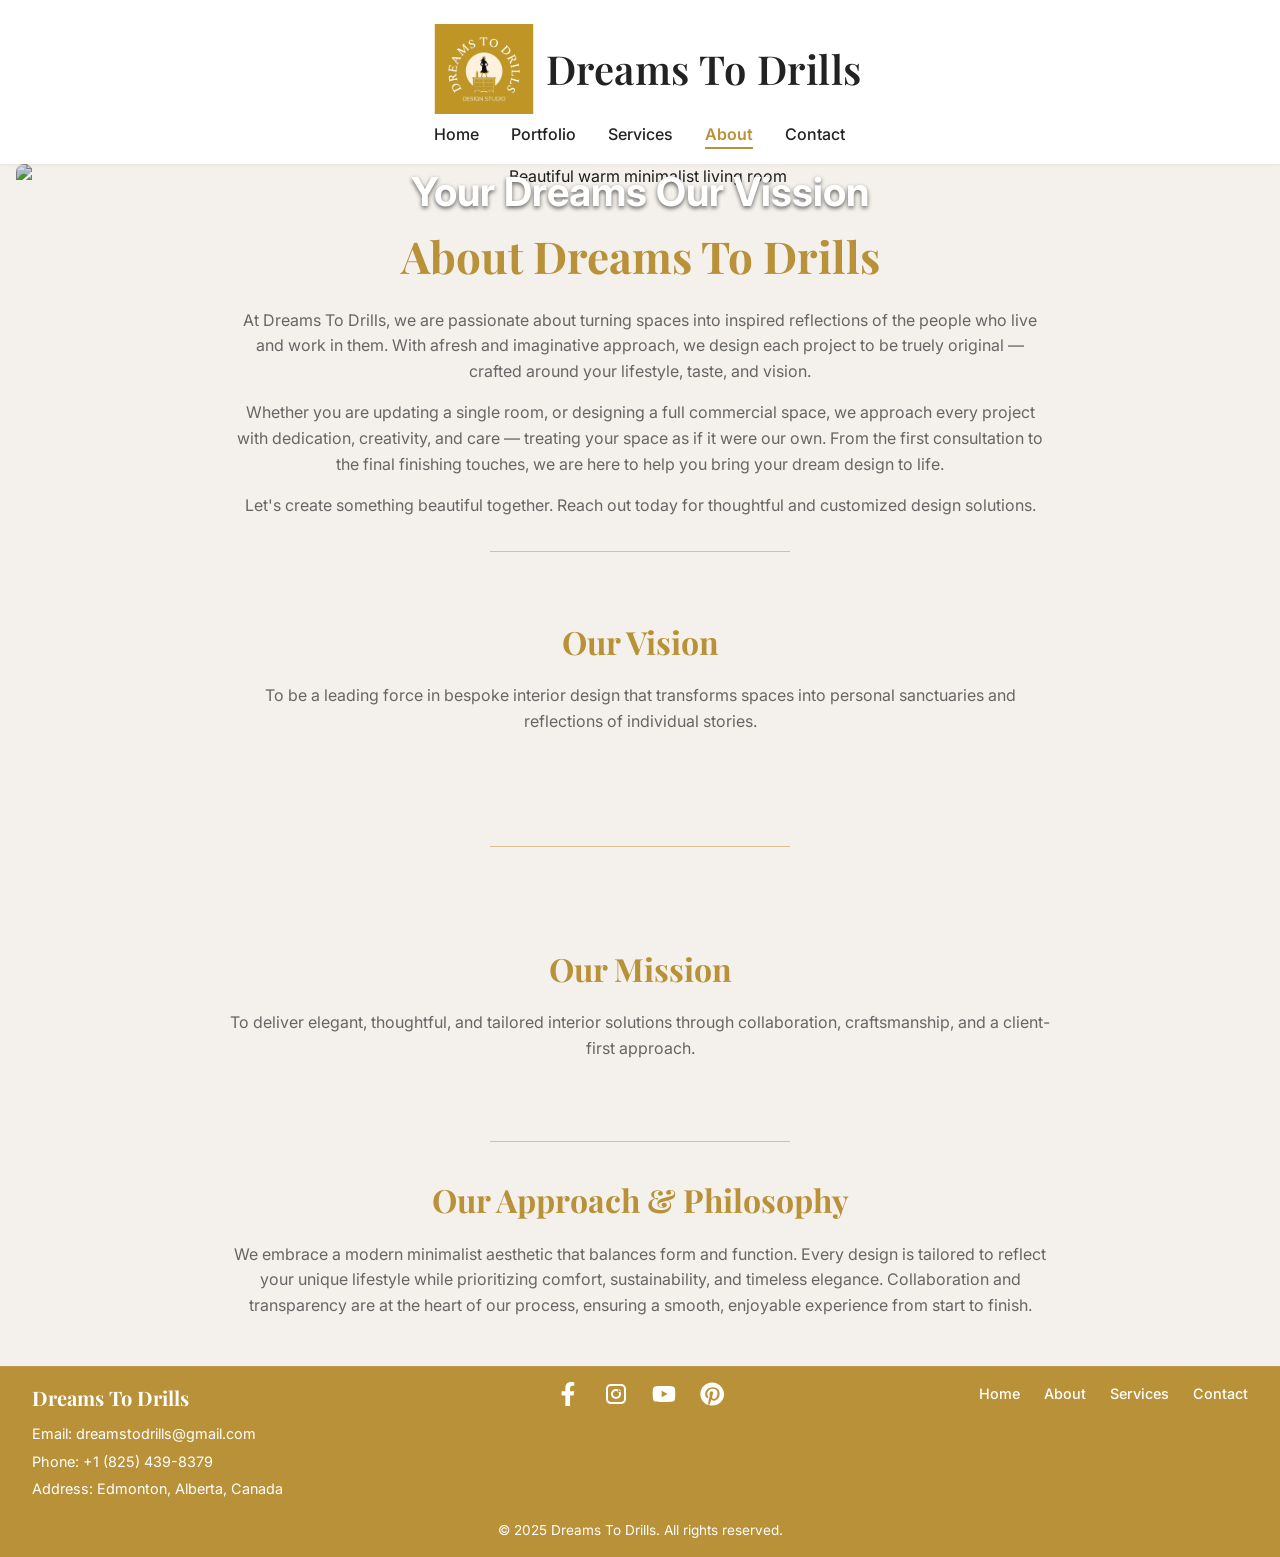
==== about.html @ d9587397 "Add files via upload" ====
<!DOCTYPE html>
<html lang="en">
<head>
  <meta charset="UTF-8" />
  <meta name="viewport" content="width=device-width, initial-scale=1" />
  <title>About Us | Dreams To Drills</title>
  <link rel="stylesheet" href="styles.css" />
  <link href="https://fonts.googleapis.com/css2?family=Inter:wght@300;400;600&family=Playfair+Display:wght@500;700&display=swap" rel="stylesheet" />
</head>
<body>
  <header>
    <div class="nav-container"> 
      <nav class="navbar">
        <a href="index.html" class="logo">
          <img src="assets/images/logo.png" alt="Dreams To Drills logo" class="logo-img"/>
          <span class="logo-text">Dreams To Drills</span>
        </a>
        <ul class="nav-links">
          <li><a href="index.html">Home</a></li>
          <li><a href="portfolio.html">Portfolio</a></li>
          <li><a href="services.html">Services</a></li>
          <li><a href="about.html" class="active">About</a></li>
          <li><a href="contact.html">Contact</a></li>
        </ul>
      </nav>
    </div>
  </header>

  <main class="about-page">
    <section class="hero">
      <div class="container">
        <img src="assets/images/hero-about.jpg" alt="Beautiful warm minimalist living room" class="hero-image" />
      </div>
      <div class="hero-overlay">
        <div class="hero-heading">Your Dreams Our Vission</div>
      </div>
    </section>

    <section class="about-intro">
      <h1>About Dreams To Drills</h1>
      <p>At Dreams To Drills, we are passionate about turning spaces into inspired reflections of the people who live and work in them. With afresh and imaginative approach, we design each project to be truely original — crafted around your lifestyle, taste, and vision.</p>
      <p> Whether you are updating a single room, or designing a full commercial space, we approach every project with dedication, creativity, and care — treating your space as if it were our own. From the first consultation to the final finishing touches, we are here to help you bring your dream design to life.</p>
      <p> Let's create something beautiful together. Reach out today for thoughtful and customized design solutions.</p>
    </section>

    <hr class="section-divider">

    <section class="vision-mission">
      <div class="vision">
        <h2>Our Vision</h2>
        <p>To be a leading force in bespoke interior design that transforms spaces into personal sanctuaries and reflections of individual stories.</p>
      </div>
      <hr class="section-divider">
      <div class="mission">
        <h2>Our Mission</h2>
        <p>To deliver elegant, thoughtful, and tailored interior solutions through collaboration, craftsmanship, and a client-first approach.</p>
      </div>
    </section>

    <hr class="section-divider">

    <section class="approach">
      <h2>Our Approach & Philosophy</h2>
      <p>We embrace a modern minimalist aesthetic that balances form and function. Every design is tailored to reflect your unique lifestyle while prioritizing comfort, sustainability, and timeless elegance. Collaboration and transparency are at the heart of our process, ensuring a smooth, enjoyable experience from start to finish.</p>
    </section>

    <!--
    <section class="team-section">
      <h2>Meet the Founder</h2>
      <div class="team-grid">
        <div class="team-member">
          <img src="assets/images/headshot-placeholder.jpg" alt="Headshot of Sarah Lee, Founder and Lead Designer" />
          <h3>Founder Lady</h3>
          <p class="role">Founder & Lead Designer</p>
          <p>Founder Lady’s passion for design and detail shapes every project with creativity and precision. With over 10 years of experience, she leads the team in delivering personalized, impactful interiors.</p>
        </div>
      </div>
    </section>
    -->
  </main>

  <footer class="site-footer">
    <div class="footer-container">
      <!-- Left: Contact Info -->
      <div class="footer-left">
        <h2>Dreams To Drills</h2>
        <p>Email: <a href="mailto:dreamstodrills@gmail.com" class="footer-link">dreamstodrills@gmail.com</a></p>
        <p>Phone: <a href="tel:+18254398379" class="footer-link">+1 (825) 439-8379</a></p>
        <p>Address: Edmonton, Alberta, Canada</p>
      </div>
      <!-- Center: Social Icons -->
      <div class="footer-center">
        <div class="footer-social">
          <a href="https://facebook.com" target="_blank" aria-label="Facebook">
            <svg viewBox="0 0 320 512" xmlns="http://www.w3.org/2000/svg"><path d="M279.14 288l14.22-92.66h-88.91V129.5c0-25.35 12.42-50.06 52.24-50.06H293V6.26S259.36 0 225.36 0c-73.6 0-121.14 44.38-121.14 124.72V195.3H22.89V288h81.33v224h100.17V288z"/></svg>
          </a>
          <a href="https://instagram.com/dreamstodrills" target="_blank" aria-label="Instagram" rel="noopener noreferrer">
            <!-- Instagram SVG Icon -->
            <svg width="24" height="24" fill="currentColor" viewBox="0 0 24 24" aria-hidden="true">
              <path d="M7 2C4.243 2 2 4.243 2 7v10c0 2.757 2.243 5 5 5h10c2.757 0 5-2.243 5-5V7c0-2.757-2.243-5-5-5H7zm0 2h10a3 3 0 013 3v10a3 3 0 01-3 3H7a3 3 0 01-3-3V7a3 3 0 013-3zm5 3a5 5 0 100 10 5 5 0 000-10zm0 2a3 3 0 110 6 3 3 0 010-6zm4.5-.25a1.25 1.25 0 11-2.5 0 1.25 1.25 0 012.5 0z"/>
            </svg>
           <!--
          <a href="https://twitter.com" target="_blank" aria-label="Twitter">
            <svg viewBox="0 0 512 512" xmlns="http://www.w3.org/2000/svg"><path d="M459.4 151.7c.3 4.1.3 8.2.3 12.3 0 125.5-95.5 270.1-270.1 270.1-53.6 0-103.5-15.7-145.5-42.5 7.5.9 15.1 1.2 22.9 1.2 44.4 0 85.2-15.1 117.5-40.8-41.6-.9-76.5-28.1-88.5-65.6 5.8.9 11.6 1.5 17.5 1.5 8.4 0 16.5-1.2 24.3-3.3-43.6-8.7-76.5-47.1-76.5-93.4v-1.2c12.9 7.2 27.7 11.6 43.6 12.3-25.8-17.2-42.6-46.4-42.6-79.7 0-17.5 4.7-33.8 12.9-47.8 47.1 57.5 117.5 95.2 196.3 99.2-1.5-7.2-2.1-14.7-2.1-22.2 0-54 43.6-97.6 97.6-97.6 28.1 0 53.6 11.9 71.5 31.2 22.3-4.4 43.3-12.6 62.1-23.9-7.2 22.6-22.6 41.6-42.6 53.6z"/></svg>
          </a>
          -->
          <a href="https://youtube.com" target="_blank" aria-label="YouTube">
            <svg viewBox="0 0 576 512" xmlns="http://www.w3.org/2000/svg"><path d="M549.7 124.1c-6.3-23.7-24.9-42.3-48.6-48.6C458.7 64 288 64 288 64s-170.7 0-213.1 11.4c-23.7 6.3-42.3 24.9-48.6 48.6C16.9 166.5 16.9 256 16.9 256s0 89.5 10.4 131.9c6.3 23.7 24.9 42.3 48.6 48.6C117.3 448 288 448 288 448s170.7 0 213.1-11.4c23.7-6.3 42.3-24.9 48.6-48.6C559.1 345.5 559.1 256 559.1 256s0-89.5-9.4-131.9zM232 334.1V177.9l142.2 78.1L232 334.1z"/></svg>
          </a>
          <a href="https://pinterest.com" target="_blank" aria-label="Pinterest">
            <svg viewBox="0 0 496 512" xmlns="http://www.w3.org/2000/svg"><path d="M248 8C111 8 0 119 0 256c0 110.3 71.3 203.9 170.8 236.8-2.3-20.1-4.3-51.1.9-73.1 4.7-19.7 30.2-125.4 30.2-125.4s-7.6-15.2-7.6-37.6c0-35.2 20.4-61.5 45.8-61.5 21.6 0 32 16.2 32 35.6 0 21.7-13.9 54.2-21.1 84.3-6 25.3 12.8 45.8 37.9 45.8 45.4 0 76-58.3 76-127.2 0-52.5-35.4-91.8-99.6-91.8-72.6 0-118.2 54.3-118.2 114.7 0 20.8 6.1 35.5 15.7 46.9 4.4 5.2 5 7.3 3.4 13.2-1.1 4.3-3.6 14.7-4.7 18.8-1.5 5.8-6.2 7.9-11.4 5.8-31.9-13-46.7-47.9-46.7-87.3 0-64.7 54.5-142.4 162.6-142.4 86.8 0 144.1 62.8 144.1 130.1 0 89.2-49.5 155.8-122.2 155.8-24.4 0-47.4-13.2-55.3-28.4l-15.1 57.5c-5.5 20.8-20.4 46.9-30.4 62.9 22.8 7.1 47 10.9 72 10.9 137 0 248-111 248-248C496 119 385 8 248 8z"/></svg>
          </a>
        </div>
      </div>
      <!-- Right: Navigation Links -->
      <div class="footer-right">
        <nav class="footer-nav">
          <a href="index.html">Home</a>
          <a href="about.html">About</a>
          <a href="services.html">Services</a>
          <a href="contact.html">Contact</a>
        </nav>
      </div>
    </div>
    <!-- Bottom Copyright -->
    <div class="footer-bottom">
      &copy; 2025 Dreams To Drills. All rights reserved.
    </div>
  </footer>
</body>
</html>
---- styles.css ----
/* styles.css */
@import url('https://fonts.googleapis.com/css2?family=Inter:wght@300;400;600&family=Playfair+Display:wght@500;700&display=swap');

:root {
  --color-bg: #f4f1ec;
  --color-bg-light: #fff;
  --color-bg-dark: #d6cec2;
  --color-text: #222222;
  --color-accent: #c1b49a;
  --color-accent-dark: #a99676;
  --color-muted: #666666;
  --color-primary: #B89138;
  --color-primary-hover: #a07e2f;
  --font-heading: 'Playfair Display', serif;
  --font-body: 'Inter', sans-serif;
}

* {
  box-sizing: border-box;
}

body {
  margin: 0;
  padding: 0;
  font-family: var(--font-body);
  background-color: var(--color-bg);
  color: var(--color-text);
  line-height: 1.6;
  -webkit-font-smoothing: antialiased;
  -moz-osx-font-smoothing: grayscale;
}

.container {
  max-width: 1300px;
  margin: 0 auto;
  padding: 0 1rem;
}

/* Header and Navigation */
.site-header,
header,
footer {
  background: var(--color-bg-light);
  padding: 1rem 0;
  box-shadow: 0 1px 4px rgba(0,0,0,0.05);
  position: sticky;
  top: 0;
  z-index: 100;
}

.header-container,
.nav-container {
  display: flex;
  align-items: center;
  justify-content: center;
  padding: 0.5rem 0rem 0rem 0rem; /* top-bottom 1rem, left-right 2rem */
}

.main-nav {
  display: flex;
  gap: 1.5rem; /* adjust spacing between links */
}

.main-nav a {
  text-decoration: none;
  color: var(--color-muted); /* or your preferred color */
  font-weight: 500;
}

.main-nav a:hover {
  color: var(--color-primary);
}

.logo {
  display: flex;
  align-items: center;
  gap: 0.75rem;
  font-family: var(--font-heading);
  font-weight: 700;
  font-size: 1.5rem;
  color: var(--color-text);
  text-decoration: none;
  padding-left: 1rem;
}

.logo-img {
  height: 90px;
  width: auto;
  object-fit: contain;
}

.logo-text {
  font-size: 2.5rem;         /* Increase as desired */
  /*font-family: 'DM Serif Display', serif;*/
  /*font-family: 'Quicksand', sans-serif;*/
  /*font-family: 'Cormorant Garamond', serif;*/
  /*font-familyt: 'Lora', serif; */
  font-family: var(--font-heading);
  font-weight: 600;
  color: var(--color-text);
  letter-spacing: 0.5px;
}

.nav-list,
.nav-menu,
.nav-links {
  list-style: none;
  display: flex;
  color: var(--color-primary);
  gap: 2rem;
  margin: 0;
  padding: 0.5rem 1rem 0 1rem;
}

.nav-list a,
.nav-menu a,
.nav-links a,
.footer-nav a {
  color: var(--color-text);
  text-decoration: none;
  font-weight: 500;
  transition: color 0.3s ease;
}

.nav-list a:hover,
.nav-menu a:hover,
.nav-links a:hover,
.footer-nav a:hover {
  color: var(--color-primary-hover);
}

.nav-list a.active,
.nav-menu a.active,
.nav-links a.active {
  font-weight: 600;
  color: var(--color-primary);
  border-bottom: 2px solid var(--color-primary);
  padding-bottom: 0.2rem;
}

/* Hero Section for Index Page */
.hero-slider {
  position: relative;
  width: 100%;
  height: 600px;
  overflow: hidden;
  background-color: transparent;
  justify-content: center;
  display: flex;
}

.hero-slider-container {
  max-width: 1300px;
  width: 100%;
  margin: 0 auto;
  position: relative;
  height: 100%; /* Ensure full height inside hero */
  overflow: hidden;
}

.slides {
  position: relative;
  height: 100%;  /*600px*/
  width: 100%;
}

.slide {
  opacity: 0;
  transform: translateX(0);
  position: absolute;
  top: 0;
  left: 0;
  transition: opacity 0.8s ease, transform 0.8s ease;
  width: 100%;
  height: 100%;
  z-index: 0;
}

.slide img {
  width: 100%;
  height: 100%;
  object-fit: cover;     /* Makes image fully fill the slide, cropping as needed */
  display: block;
}

.slide.active {
  opacity: 1;
  z-index: 1;
}

.slide-left {
  transform: translateX(100%);
  animation: slideFromRight 0.8s forwards;
}

.slide-right {
  transform: translateX(-100%);
  animation: slideFromLeft 0.8s forwards;
}

@keyframes slideFromRight {
  from {
    transform: translateX(100%);
    opacity: 0;
  }
  to {
    transform: translateX(0%);
    opacity: 1;
  }
}

@keyframes slideFromLeft {
  from {
    transform: translateX(-100%);
    opacity: 0;
  }
  to {
    transform: translateX(0%);
    opacity: 1;
  }
}

.dots {
  position: absolute;
  bottom: 20px;
  left: 50%;
  transform: translateX(-50%);
  display: flex;
  gap: 10px;
  text-align: center;
  margin-top: 1rem;
  z-index: 5;
  display: flex;
}

.dot {
  height: 12px;
  width: 12px;
  background-color: #ffffffaa;
  border-radius: 50%;
  cursor: pointer;
  opacity: 1;
  transition: opacity 0.3s ease;
  display: inline-block;
  cursor: pointer;
}

.dot.active {
  opacity: 1;
  background-color: var(--color-primary);
}

/* Hero Section For Other Pages */
.hero {
  position: relative;
  text-align: center;
  /*background-color: var(--color-bg-light);*/
  background-color: transparent;
  padding: 0; /*3rem 1rem 5rem;*/
  width: 100%;
  height: auto;
  overflow: hidden;
  margin-top: 0;
}

.hero-image {
  width: 100%;
  height: auto;
  max-height: 600px;
  object-fit: cover;
  filter: brightness(0.85);
  border-radius: 8px;
  margin-bottom: 2rem;
  margin-top: 0;
  display: block;  /* Removes bottom white space under images */
}

.hero-overlay {
  position: absolute;
  top: 50%;
  left: 50%;
  transform: translate(-50%, -50%);
  text-align: center;
  color: white;
  text-align: center;
  text-shadow: 0 2px 4px rgba(0, 0, 0, 0.6); /* adds readability */
  z-index: 2;
  padding: 1rem;
  width: 100%;
}

.hero-heading {  /*For hero image overlay*/
  font-size: 2.5rem;
  font-weight: bold;
  color: white !important;
}

.hero-text {
  max-width: none;
  margin: 0 auto;
  white-space: normal;
}

.hero-title {
  font-family: var(--font-heading);
  font-weight: 700;
  font-size: 4.5rem;
  margin-bottom: 0.5rem;
  color: var(--color-text);
}

.hero-subtitle {
  font-family: 'Dancing Script', cursive; /*UnifrakturCook,  var(--font-heading);*/
  font-weight: 600;
  font-size: 2rem;
  margin-bottom: 1rem;
  color: var(--color-primary);
  letter-spacing: 0.5px;
}

.hero-description {
  font-size: 1.125rem;
  margin-bottom: 2rem;
  color: var(--color-muted);
}

.cta-button {
  background-color: var(--color-primary);
  color: white;
  font-weight: 600;
  padding: 0.75rem 2rem;
  font-size: 1rem;
  border: none;
  border-radius: 4px;
  cursor: pointer;
  text-decoration: none;
  display: inline-block;
  transition: background-color 0.3s ease;
}

.cta-button:hover,
.cta-button:focus {
  background-color: var(--color-primary-hover);
  outline: none;
}

/* Secondary CTA */
.cta-button.secondary,
.cta-button.light {
  background-color: transparent;
  border: 2px solid var(--color-primary);
  color: var(--color-primary);
}

.cta-button.secondary:hover,
.cta-button.light:hover {
  background-color: var(--color-accent);
  color: white;
}

/* Sections */
.section-light {
  background-color: var(--color-bg-light);
  padding: 3rem 1rem;
  margin-bottom: 2rem;
  border-radius: 8px;
}

.section-neutral {
  background-color: var(--color-bg);
  padding: 3rem 1rem;
  margin-bottom: 2rem;
  border-radius: 8px;
}

.section-accent {
  background-color: var(--color-accent);
  color: white;
  padding: 3rem 1rem;
  margin-bottom: 2rem;
  border-radius: 8px;
}

h1, h2, h3 {
  font-family: var(--font-heading);
  margin-top: 0;
  margin-bottom: 1rem;
}

h1 {
  font-size: 2.75rem;
}

h2 {
  font-size: 2rem;
  color: var(--color-text);
}

h3 {
  font-size: 1.25rem;
  color: var(--color-text);
}

/* Promise List */
.promise-list {
  list-style-type: none;
  padding-left: 0;
}

.promise-list li {
  font-weight: 500;
  margin-bottom: 0.75rem;
}

.our-promise {
  margin-top: 3rem;
  text-align: center;
}

.promise-tabs {
  display: flex;
  flex-wrap: wrap;
  justify-content: center;
  gap: 1rem;
  margin-top: 1.5rem;
}

/* Promise Tab */
.promise-tab {
  background-color: var(--color-bg-light); /* #fdf7e3; /* soft gold background or use white for subtlety */
  border: 2px solid #b89138; /* match your brand gold */
  padding: 1rem 1.25rem;
  border-radius: 1.5rem;
  max-width: 300px;
  font-weight: 500;
  font-size: 0.95rem;
  color: #333;
  transition: all 0.3s ease;
  cursor: default;
}

.promise-tab:hover {
  background-color: #b89138;
  color: white;
  transform: translateY(-3px);
}

/* Project Grid */
.project-grid,
.portfolio-gallery {
  display: grid;
  grid-template-columns: repeat(auto-fit, minmax(280px, 1fr));
  gap: 1.5rem;
}

.project-item,
.portfolio-item {
  background-color: var(--color-bg-light);
  border-radius: 8px;
  overflow: hidden;
  box-shadow: 0 2px 6px rgba(0,0,0,0.05);
  transition: box-shadow 0.3s ease;
}

.project-item:hover,
.portfolio-item:hover {
  box-shadow: 0 5px 15px rgba(0,0,0,0.1);
}

.project-item img,
.portfolio-item img {
  width: 100%;
  height: 180px;
  object-fit: cover;
  display: block;
}

.project-item h3,
.portfolio-item h3 {
  font-size: 1.25rem;
  margin: 0.75rem 1rem 0.25rem;
}

.project-item p,
.portfolio-item p {
  font-size: 1rem;
  color: var(--color-muted);
  margin: 0 1rem 1rem;
}

/* Services with images */
.services-section {
  display: flex;
  flex-direction: column;
  gap: 0;
  padding: 2rem 0;
  margin: 0;
}

.service-box {
  display: flex;
  flex-wrap: wrap;
  align-items: center;
  justify-content: space-between;
  width: 100%;
  background-color: var(--color-bg-dark);
  color:white !important;
  margin: 0; /* <-- Remove vertical spacing */
}

.service-box.reverse {
  flex-direction: row-reverse;
  margin:0;
  background-color: var(--color-bg-light)
}

.service-box h2,
.service-box p {
  color: white; /* Ensure all text is white */
  margin: 0;
}


.service-image {
  flex: 1 1 50%;
  min-width: 300px;
}

.service-image img {
  width: 100%;
  height: auto;
  object-fit: cover;
  border-radius: 12px;
}

.service-text {
  flex: 1 1 50%;
  padding: 2rem;
  text-align: left;
}

.service-text h2 {
  font-size: 2rem;
  margin-bottom: 1rem;
  color: var(--color-primary); /* your brand color */
  font-family: var(--font-heading);
}

.service-text p {
  font-size: 1.1rem;
  color: var(--color-muted);
  line-height: 1.6;
  max-width: 600px;
}

/* Responsive handling */
@media screen and (max-width: 768px) {
  .service-box,
  .service-box.reverse {
    flex-direction: column;
  }

  .service-text {
    padding: 1.5rem 1rem;
    text-align: center;
  }
}




/* Services preview */
.services-flex {
  display: flex;
  gap: 1.5rem;
  flex-wrap: wrap;
  justify-content: space-between;
}

.service-block {
  background: var(--color-bg-light);
  border-radius: 8px;
  padding: 1.5rem;
  flex: 1 1 280px;
  box-shadow: 0 2px 8px rgba(0,0,0,0.05);
  transition: box-shadow 0.3s ease;
}

.service-block:hover {
  box-shadow: 0 5px 15px rgba(0,0,0,0.1);
}

.service-block h3 {
  margin-top: 0;
  margin-bottom: 0.75rem;
}

/* A La Carte Services */
.accordion {
  margin-top: 1rem;
  width: 100%;
}

.accordion-item {
  margin-bottom: 1rem;
  border-bottom: 1px solid #ccc;
  transition: all 0.3s ease;
  overflow: hidden;
}

.accordion-header {
  background: transparent;
  border: none;
  width: 100%;
  text-align: left;
  padding: 1rem 0;
  font-size: 1.2rem;
  font-weight: 600;
  display: flex;
  justify-content: space-between;
  cursor: pointer;
  align-items: center;
}

.accordion-header .icon {
  font-size: 1.5rem;
  width: 1.5rem;
  height: 1.5rem;
  text-align: center;
  transition: opacity 0.3s ease, transform 0.3s ease;
}

.icon-plus {
  opacity: 1;
}

.icon-minus {
  opacity: 1;
  transform: scale(1.2);
}

.accordion-content {
  max-height: 0;
  overflow: hidden;
  transition: max-height 0.4s ease;
}

/* Expands content when open */
.accordion-item.open .accordion-content {
  max-height: 500px; /* adjust based on content */
}

/* How It Works */
.how-it-works {
  margin-bottom: 2rem;
}

.how-it-works ol {
  padding-left: 1.25rem;
}

.how-it-works li {
  margin-bottom: 0.75rem;
  font-weight: 500;
}

/* Contact Form */
.contact-section {
  display: flex;
  flex-wrap: wrap;
  gap: 3rem;
  padding: 2rem 0;
  max-width: 900px;
  margin: 0 auto;
}

.contact-info {
  flex: 1 1 280px;
  min-width: 280px;
}

.contact-info h2 {
  margin-top: 0;
}

.contact-info p,
.contact-info a {
  font-size: 1rem;
  color: var(--color-text);
  line-height: 1.5;
  text-decoration: none;
}

.contact-info a:hover,
.contact-info a:focus {
  color: var(--color-accent);
}

.contact-form {
  flex: 1 1 400px;
  min-width: 280px;
  display: flex;
  flex-direction: column;
}

.contact-form label {
  font-weight: 600;
  margin-bottom: 0.25rem;
  margin-top: 1rem;
  display: block;
}

.contact-form input,
.contact-form textarea {
  padding: 0.75rem;
  border: 1px solid #ccc;
  border-radius: 4px;
  font-family: var(--font-body);
  font-size: 1rem;
  width: 100%;
  box-sizing: border-box;
}

.contact-form textarea {
  resize: vertical;
}

.contact-form button {
  margin-top: 1.5rem;
  background-color: var(--color-primary);
  border: none;
  padding: 0.85rem 1.75rem;
  color: white;
  font-weight: 700;
  font-size: 1rem;
  border-radius: 4px;
  cursor: pointer;
  transition: background-color 0.3s ease;
}

.contact-form button:hover,
.contact-form button:focus {
  background-color: var(--color-primary-hover);
  outline: none;
}

#form-status {
  font-weight: bold;
  color: var(--color-primary);             /* eye-catching positive color */
  font-size: 1.2em;         /* slightly larger text */
  margin-top: 1em;          /* spacing from form */
  text-align: center;       /* center the message */
}


/* About Page Styling */
.about-page {
  /*padding: 4rem 1rem;*/
  /*max-width: 1300px;*/
  margin: 0 auto;
  font-family: var(--font-body);
  color: var(--color-text);
  background-color: transparent;
}

.section-divider {
  border: none;
  height: 1px;
  width: 300px; /* adjust width for shorter or longer divider */
  background-color: var(--color-primary); /* your brand color */
  margin: 2rem auto; /* centers it and adds spacing */
  opacity: 0.5;
}

/* Company Story & Philosophy Sections */
.about-intro,
.approach,
.vision-mission,
.team-section {
  margin-bottom: 2rem;
  text-align: center;
}

.about-page h1,
.about-page h2 {
  font-family: var(--font-heading);
  margin-bottom: 1rem;
  color: var(--color-primary);
  margin-bottom: 1rem;
}

.about-page p {
  max-width: 820px;
  margin: 0 auto 1rem;
  font-size: 1rem;
  line-height: 1.6;
  color: var(--color-muted);
}

.vision-mission {
  display: flex;
  flex-direction: column;
  gap: 2rem;
}

.vision-mission > div {
  background: #fff;
  padding: 2rem;
  border-radius: 12px;
  /*box-shadow: 0 4px 12px rgba(0,0,0,0.05); */
  text-align: center;
  background-color: transparent;
}

.team-section .team-grid {
  display: grid;
  grid-template-columns: repeat(auto-fit, minmax(280px, 1fr));
  gap: 2.5rem;
  margin-top: 2rem;
}

.team-member {
  background: var(--color-bg-light);
  padding: 2rem;
  border-radius: 0px;
  text-align: center;
  box-shadow: 0 6px 20px rgba(0, 0, 0, 0.06);
  transition: transform 0.3s ease;
  background-color: transparent;
}

.team-member:hover {
  transform: translateY(-5px);
}

.team-member img {
  width: 300px;
  height: 300px;
  border-radius: 100%;
  object-fit: cover;
  margin-bottom: 1rem;
  border: 3px solid var(--color-primary);
}

.team-member h3 {
  font-size: 1.1rem;
  margin: 0.5rem 0 0.25rem;
  font-family: var(--font-heading);
  color: var(--color-text);
}

.team-member .role {
  font-style: italic;
  font-size: 0.9rem;
  color: var(--color-muted);
  margin-bottom: 0.5rem;
}

/* Responsive */
@media (max-width: 700px) {
  .team-grid {
    flex-direction: column;
    align-items: center;
  }
}

/* Footer */
/* Footer Container */
.site-footer {
  background: var(--color-primary);
  padding: 1rem 2rem;
  color: white;
  font-size: 0.9rem;
  margin-top: 3rem;
  box-shadow: inset 0 1px 0 rgba(255, 255, 255, 0.1);
  display: flex;
  flex-direction: column;
  align-items: center;
}

/* Top part with 3 columns */
.footer-container {
  width: 100%;
  max-width: 1300px;
  display: flex;
  justify-content: space-between;
  flex-wrap: wrap;
  align-items: flex-start; /* Aligns content to top */
  gap: 2rem;
}

/* Left section (contact info) */
.footer-left {
  flex: 1;
  min-width: 250px;
}

.footer-left h2 {
  margin: 0 0 0.5rem 0;
  font-size: 1.25rem;
  font-family: var(--font-heading);
  color: white;
}

.footer-left p {
  margin: 0.25rem 0;
  color: white;
}

.footer-link {
  color: white;
  text-decoration: none;
}

.footer-link:hover {
  text-decoration: none;
  color: white;
}

/* Center section (social icons) */
.footer-center {
  flex: 1;
  min-width: 250px;
  display: flex;
  flex-direction: column;
  align-items: center;
}

.footer-social {
  display: flex;
  gap: 1.5rem;
  justify-content: center;
  align-items: center;
  margin-bottom: 1rem;
}

.footer-social a {
  color: white;
  font-size: 1.2rem;
  transition: color 0.3s ease;
}

.footer-social a:hover,
.footer-social a:focus {
  color: var(--color-accent-dark); /* Adjust to your brand accent color */
}

.footer-social svg {
  width: 24px;
  height: 24px;
  fill: currentColor;
}

/* Right section (navigation links) */
.footer-right {
  flex: 1;
  min-width: 250px;
  display: flex;
  flex-direction: column;
  align-items: flex-end;
}

/*
.footer-nav {
  display: flex;
  flex-direction: column;
  gap: 0.5rem;
  align-items: flex-end;
}
*/

.footer-nav {
  display: flex;           /* Make nav links appear in a row */
  gap: 1.5rem;             /* Space between each link */
  flex-wrap: nowrap;       /* Prevent wrapping to next line */
  align-items: center;     /* Vertically center links */
  color: white;            /* Keep links white */
  text-align: left;        /* Align text left */
}

.footer-nav a {
  color: white;
  text-decoration: none;
  font-weight: 500;
  transition: color 0.3s ease;
  display: inline-block;   /* Inline for horizontal alignment */
}

.footer-nav a:hover,
.footer-nav a:focus {  /* For horizontal alignment */
  color: #fff0c2;
  outline: none;
}

/* Bottom copyright line */
.footer-bottom {
  text-align: center;
  margin-top: 1rem;
  font-size: 0.85rem;
  color: white;
}

/* Responsive */
@media (max-width: 768px) {
  .nav-list,
  .nav-menu,
  .nav-links {
    flex-direction: column;
    gap: 1rem;
  }

  .services-flex {
    flex-direction: column;
  }

  .a-la-carte {
    columns: 1;
  }

  .contact-section {
    flex-direction: column;
  }

  .hero-image {
    height: 250px;
  }

  .hero-title {
    font-size: 2.25rem;
  }

  .hero-subtitle {
    font-size: 1.25rem;
  }

  h1 {
    font-size: 2rem;
  }

  h2 {
    font-size: 1.5rem;
  }
}
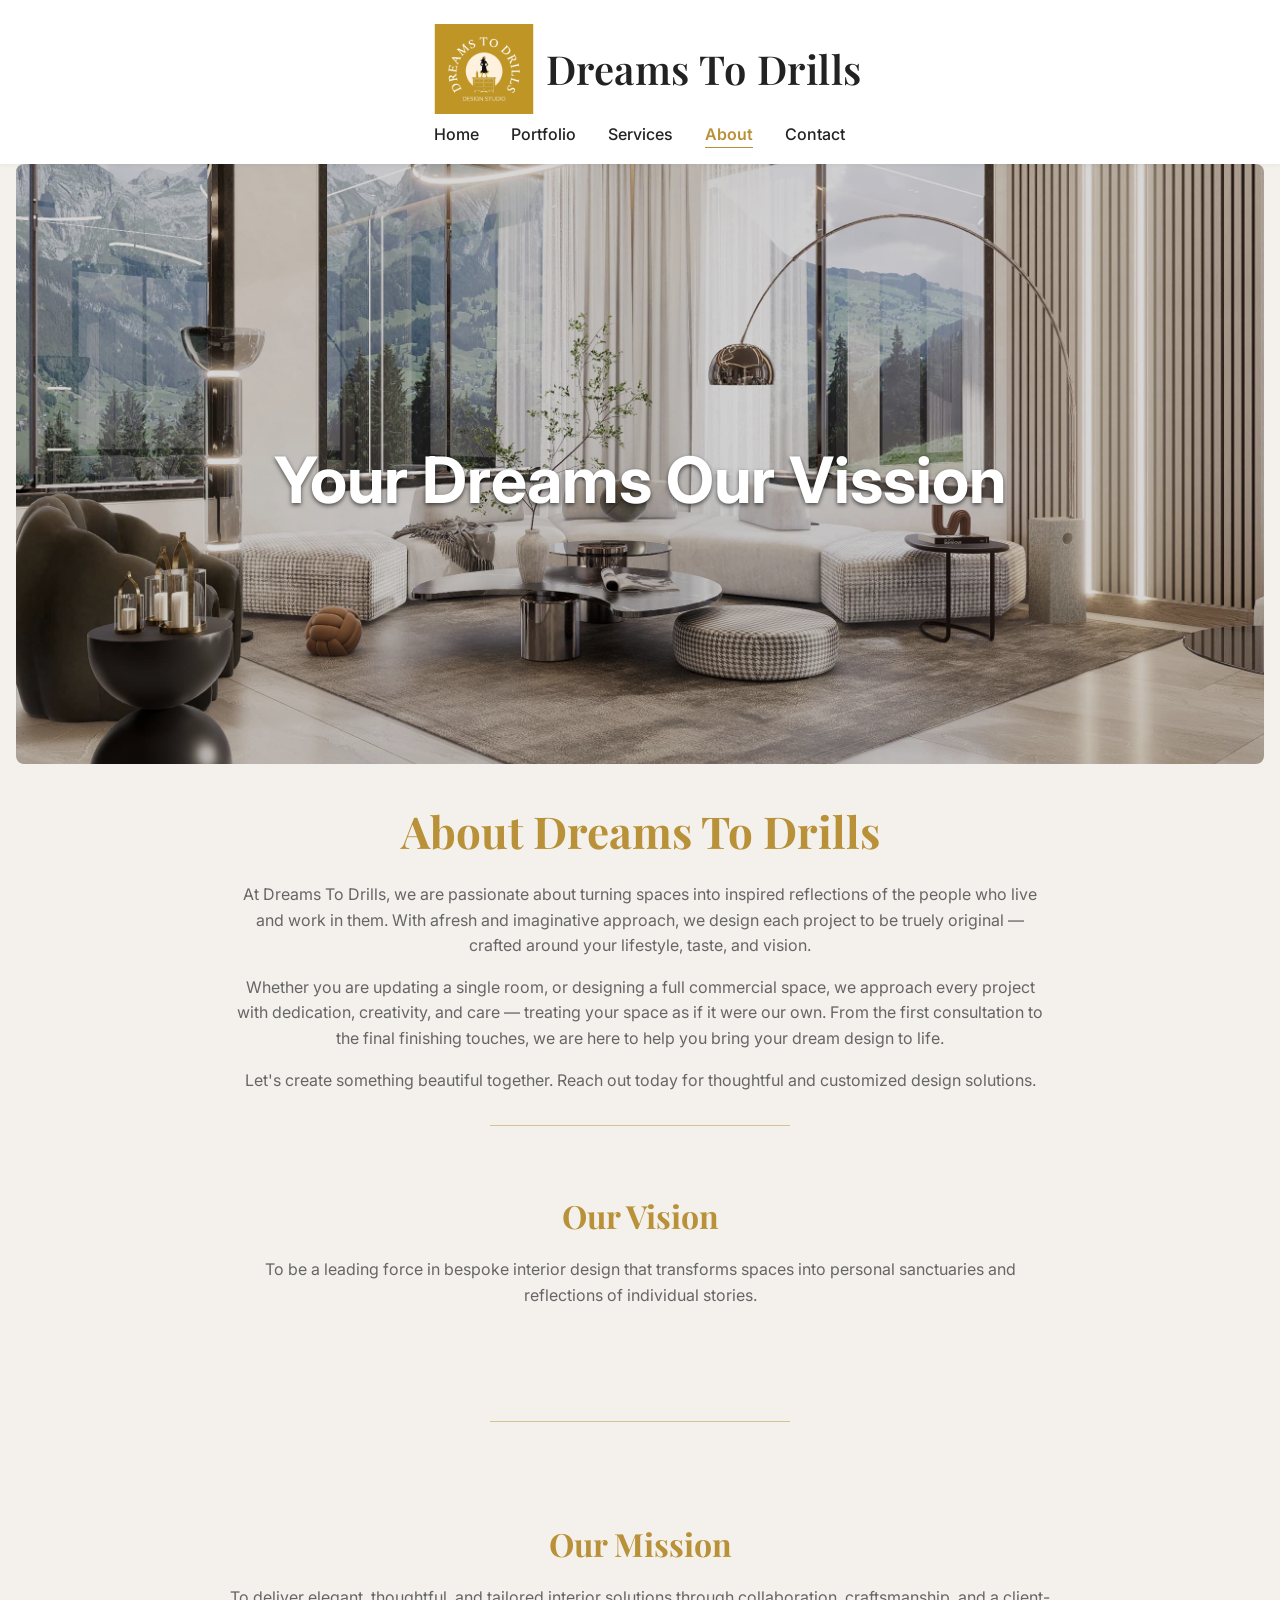
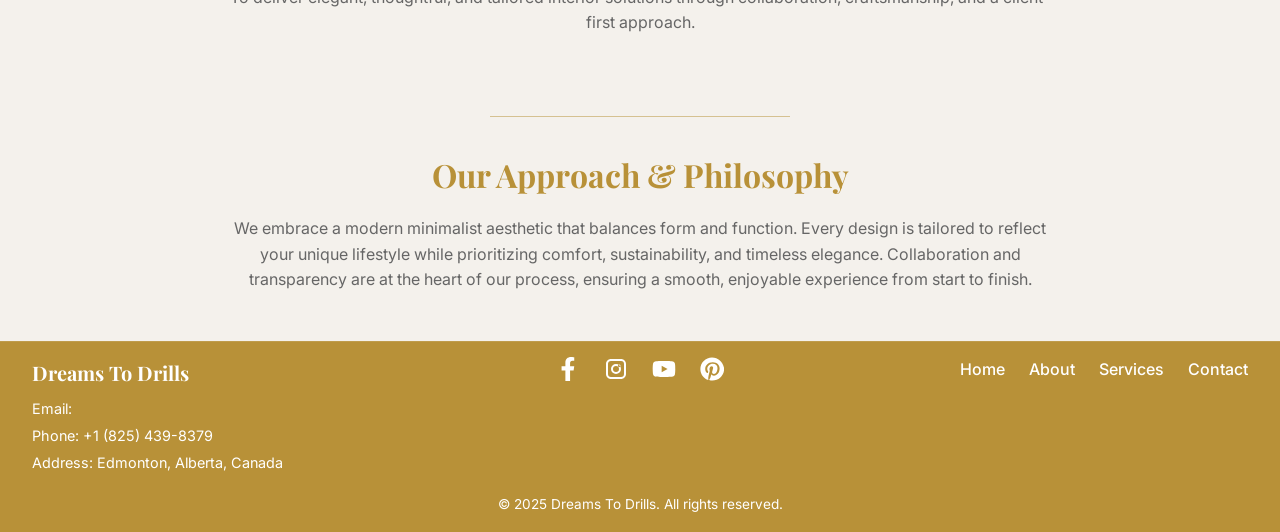
==== commit 8b1e713a: "Add files via upload" ====
--- a/about.html
+++ b/about.html
@@ -6,6 +6,8 @@
   <title>About Us | Dreams To Drills</title>
   <link rel="stylesheet" href="styles.css" />
   <link href="https://fonts.googleapis.com/css2?family=Inter:wght@300;400;600&family=Playfair+Display:wght@500;700&display=swap" rel="stylesheet" />
+  <script src="https://cdn.emailjs.com/dist/email.min.js"></script>
+  <script src="assets/scripts/main.js"></script>
 </head>
 <body>
   <header>
@@ -84,7 +86,7 @@
       <!-- Left: Contact Info -->
       <div class="footer-left">
         <h2>Dreams To Drills</h2>
-        <p>Email: <a href="mailto:dreamstodrills@gmail.com" class="footer-link">dreamstodrills@gmail.com</a></p>
+        <p>Email: <a id="footer-email-link" class="footer-link"></a></p>
         <p>Phone: <a href="tel:+18254398379" class="footer-link">+1 (825) 439-8379</a></p>
         <p>Address: Edmonton, Alberta, Canada</p>
       </div>
--- a/styles.css
+++ b/styles.css
@@ -53,22 +53,64 @@
   display: flex;
   align-items: center;
   justify-content: center;
+  /*justify-content: space-between; /* align logo and nav on edges */
   padding: 0.5rem 0rem 0rem 0rem; /* top-bottom 1rem, left-right 2rem */
+  flex-wrap: nowrap;
+  flex-direction: row;
 }
 
 .main-nav {
   display: flex;
   gap: 1.5rem; /* adjust spacing between links */
+  flex-wrap: nowrap; /* keep items in a single row */
+  overflow-x: auto;           /* allow scrolling if needed */
+  white-space: nowrap;        /* keep all items in one line */
+  flex-direction: row;
+  justify-content: center;
+  align-items: center;
 }
 
 .main-nav a {
   text-decoration: none;
   color: var(--color-muted); /* or your preferred color */
   font-weight: 500;
+  font-size: 1rem;
+  white-space: nowrap;
+  overflow-x: auto;           /* allow scrolling if needed */
 }
 
 .main-nav a:hover {
   color: var(--color-primary);
+}
+
+/* Resize nav text on smaller screens */
+@media (max-width: 768px) {
+  .header-container,
+  .nav-container {
+    padding: 0.25rem 0.5rem;
+  }
+}
+
+@media (max-width: 768px) {
+  .main-nav {
+    overflow-x: auto;
+    gap: 1rem;
+    padding: 0.5rem 1rem;
+  }
+}
+
+@media (max-width: 768px) {
+  .main-nav a {
+    font-size: 0.85rem; /* slightly smaller text */
+  }
+
+  .logo-text {
+    font-size: 1.5rem; /* reduce logo size */
+  }
+
+  .logo-img {
+    height: 60px; /* reduce logo image */
+  }
 }
 
 .logo {
@@ -90,7 +132,7 @@
 }
 
 .logo-text {
-  font-size: 2.5rem;         /* Increase as desired */
+  font-size: clamp(1.5rem, 4vw, 2.5rem); /* Scales between 1.5rem and 2.5rem */
   /*font-family: 'DM Serif Display', serif;*/
   /*font-family: 'Quicksand', sans-serif;*/
   /*font-family: 'Cormorant Garamond', serif;*/
@@ -99,6 +141,7 @@
   font-weight: 600;
   color: var(--color-text);
   letter-spacing: 0.5px;
+  white-space: nowrap;
 }
 
 .nav-list,
@@ -106,10 +149,14 @@
 .nav-links {
   list-style: none;
   display: flex;
+  flex-direction: row;
   color: var(--color-primary);
   gap: 2rem;
   margin: 0;
   padding: 0.5rem 1rem 0 1rem;
+  flex-wrap: nowrap;
+  white-space: nowrap;
+  overflow-x: auto;
 }
 
 .nav-list a,
@@ -120,6 +167,7 @@
   text-decoration: none;
   font-weight: 500;
   transition: color 0.3s ease;
+  font-size: 1rem;
 }
 
 .nav-list a:hover,
@@ -136,6 +184,42 @@
   color: var(--color-primary);
   border-bottom: 2px solid var(--color-primary);
   padding-bottom: 0.2rem;
+}
+
+/* Responsive adjustments for mobile */
+@media (max-width: 768px) {
+  .header-container,
+  .nav-container {
+    flex-direction: row; /* Keep row direction */
+    justify-content: space-between;
+    padding: 0.5rem 0.75rem;
+  }
+
+  .main-nav {
+    gap: 0.75rem;
+  }
+
+  .main-nav a {
+    font-size: 0.85rem;
+    padding: 0.25rem 0.5rem;
+  }
+
+  .logo-text {
+    font-size: 1.25rem;
+  }
+
+  .logo-img {
+    height: 50px;
+  }
+
+  .nav-list,
+  .nav-menu,
+  .nav-links {
+    gap: 1rem;
+    flex-direction: row;
+    flex-wrap: wrap; /* allows wrapping without column stack */
+    justify-content: flex-end;
+  }
 }
 
 /* Hero Section for Index Page */
@@ -290,9 +374,16 @@
 }
 
 .hero-heading {  /*For hero image overlay*/
-  font-size: 2.5rem;
+  font-size: clamp(1.75rem, 6vw, 4rem); /* responsive scaling */
   font-weight: bold;
   color: white !important;
+  text-align: center;
+}
+
+@media (max-width: 768px) {
+  .hero-text {
+    padding: 1rem;
+  }
 }
 
 .hero-text {
@@ -620,6 +711,13 @@
   justify-content: space-between;
   cursor: pointer;
   align-items: center;
+  color: var(--color-text)
+}
+
+.accordion-header .title {
+  color: var(--color-text); /* or your desired color */
+  font-weight: 600;
+  font-size: 1rem;
 }
 
 .accordion-header .icon {
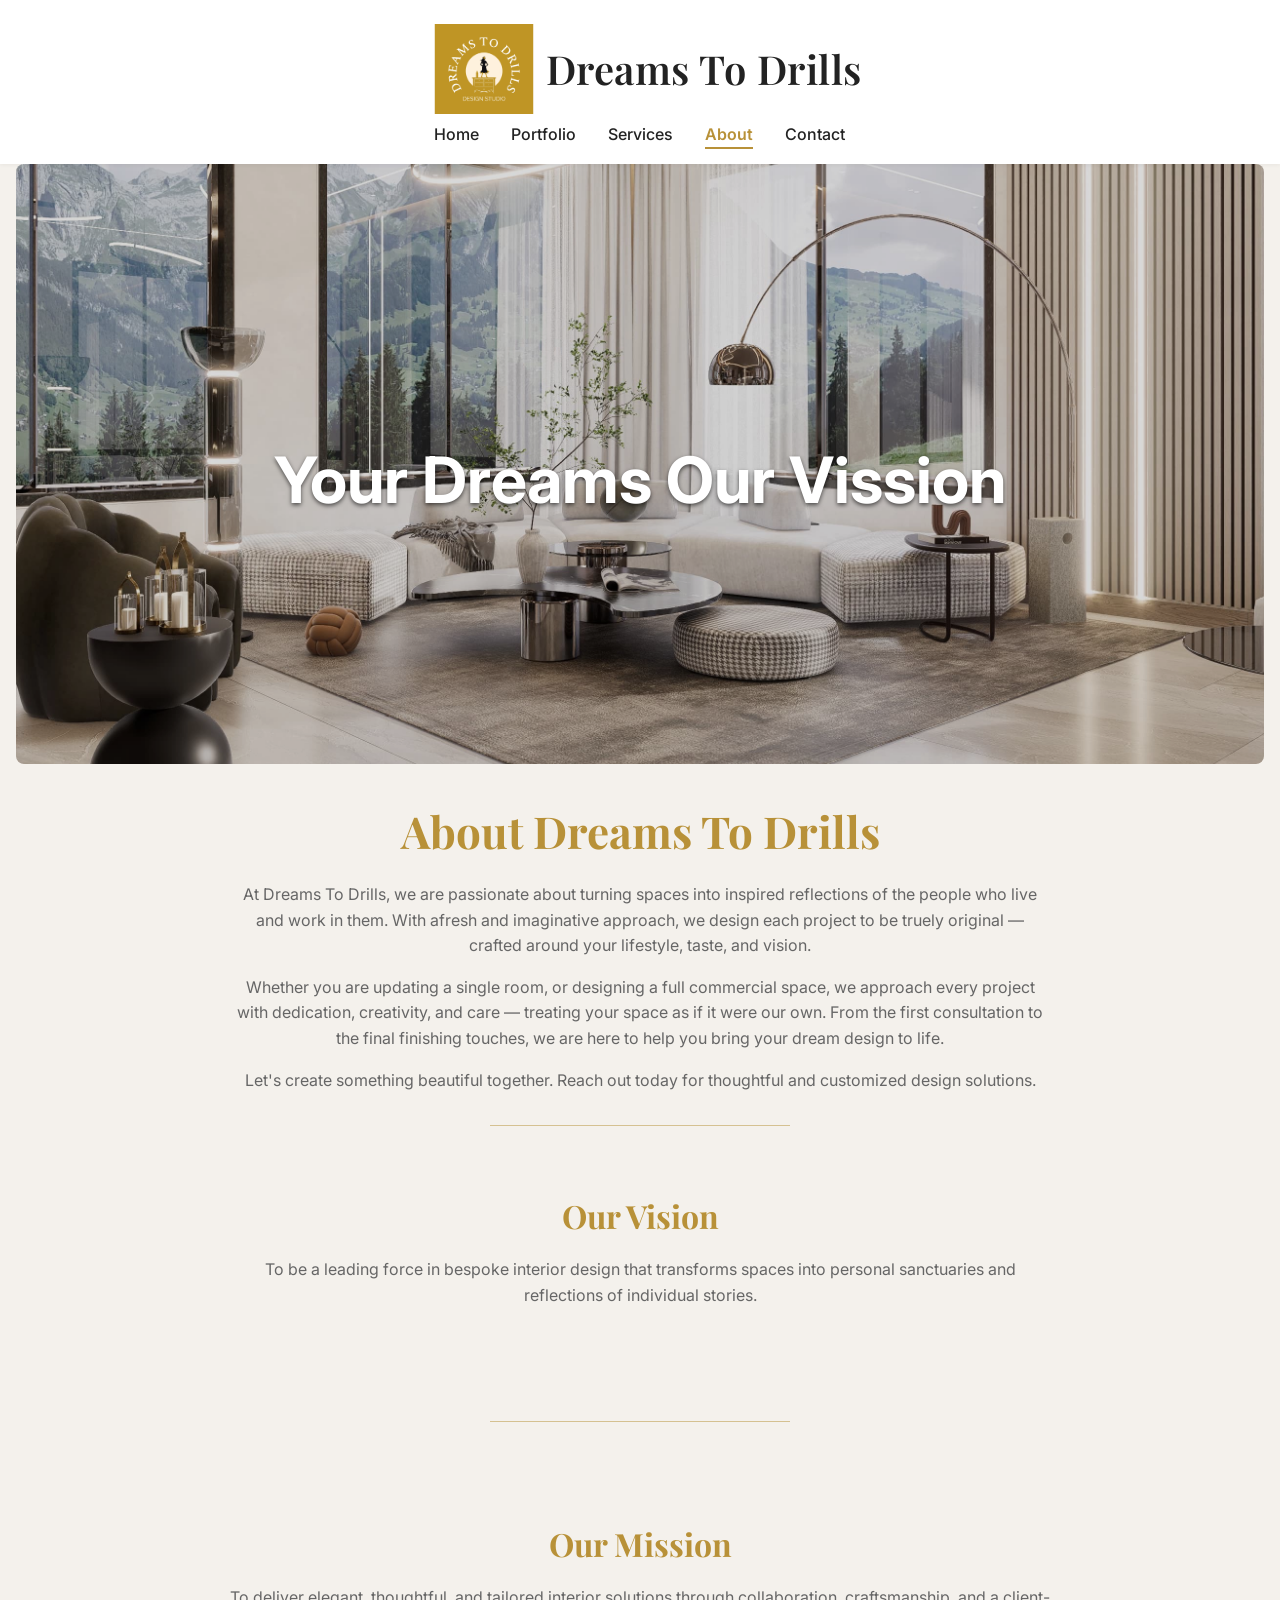
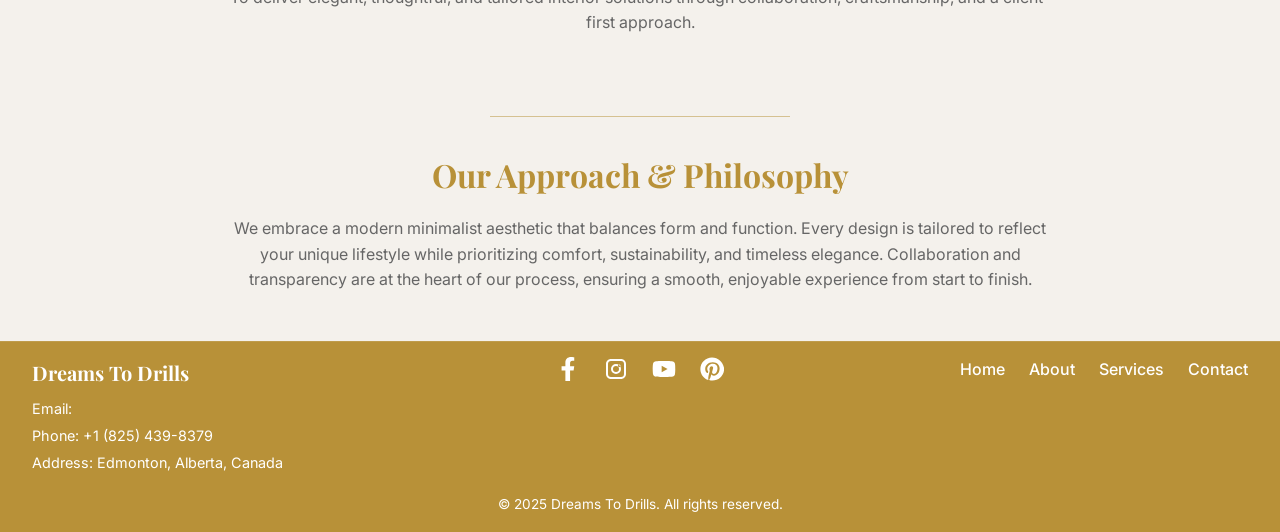
==== commit c50134dc: "Add files via upload" ====
--- a/about.html
+++ b/about.html
@@ -3,6 +3,7 @@
 <head>
   <meta charset="UTF-8" />
   <meta name="viewport" content="width=device-width, initial-scale=1" />
+  <link rel="canonical" href="https://www.dreamstodrills.com">
   <title>About Us | Dreams To Drills</title>
   <link rel="stylesheet" href="styles.css" />
   <link href="https://fonts.googleapis.com/css2?family=Inter:wght@300;400;600&family=Playfair+Display:wght@500;700&display=swap" rel="stylesheet" />
--- a/styles.css
+++ b/styles.css
@@ -56,18 +56,16 @@
   /*justify-content: space-between; /* align logo and nav on edges */
   padding: 0.5rem 0rem 0rem 0rem; /* top-bottom 1rem, left-right 2rem */
   flex-wrap: nowrap;
-  flex-direction: row;
+  /*flex-direction: row;*/
 }
 
 .main-nav {
   display: flex;
   gap: 1.5rem; /* adjust spacing between links */
   flex-wrap: nowrap; /* keep items in a single row */
-  overflow-x: auto;           /* allow scrolling if needed */
+  overflow-x: hidden;   /*auto*/
   white-space: nowrap;        /* keep all items in one line */
-  flex-direction: row;
-  justify-content: center;
-  align-items: center;
+  /*flex-direction: row;*/
 }
 
 .main-nav a {
@@ -76,7 +74,6 @@
   font-weight: 500;
   font-size: 1rem;
   white-space: nowrap;
-  overflow-x: auto;           /* allow scrolling if needed */
 }
 
 .main-nav a:hover {
@@ -93,7 +90,8 @@
 
 @media (max-width: 768px) {
   .main-nav {
-    overflow-x: auto;
+    overflow-x: hidden;   /*auto*/
+    white-space: nowrap;
     gap: 1rem;
     padding: 0.5rem 1rem;
   }
@@ -141,7 +139,7 @@
   font-weight: 600;
   color: var(--color-text);
   letter-spacing: 0.5px;
-  white-space: nowrap;
+  /*white-space: nowrap;*/
 }
 
 .nav-list,
@@ -155,8 +153,6 @@
   margin: 0;
   padding: 0.5rem 1rem 0 1rem;
   flex-wrap: nowrap;
-  white-space: nowrap;
-  overflow-x: auto;
 }
 
 .nav-list a,
@@ -657,9 +653,6 @@
   }
 }
 
-
-
-
 /* Services preview */
 .services-flex {
   display: flex;
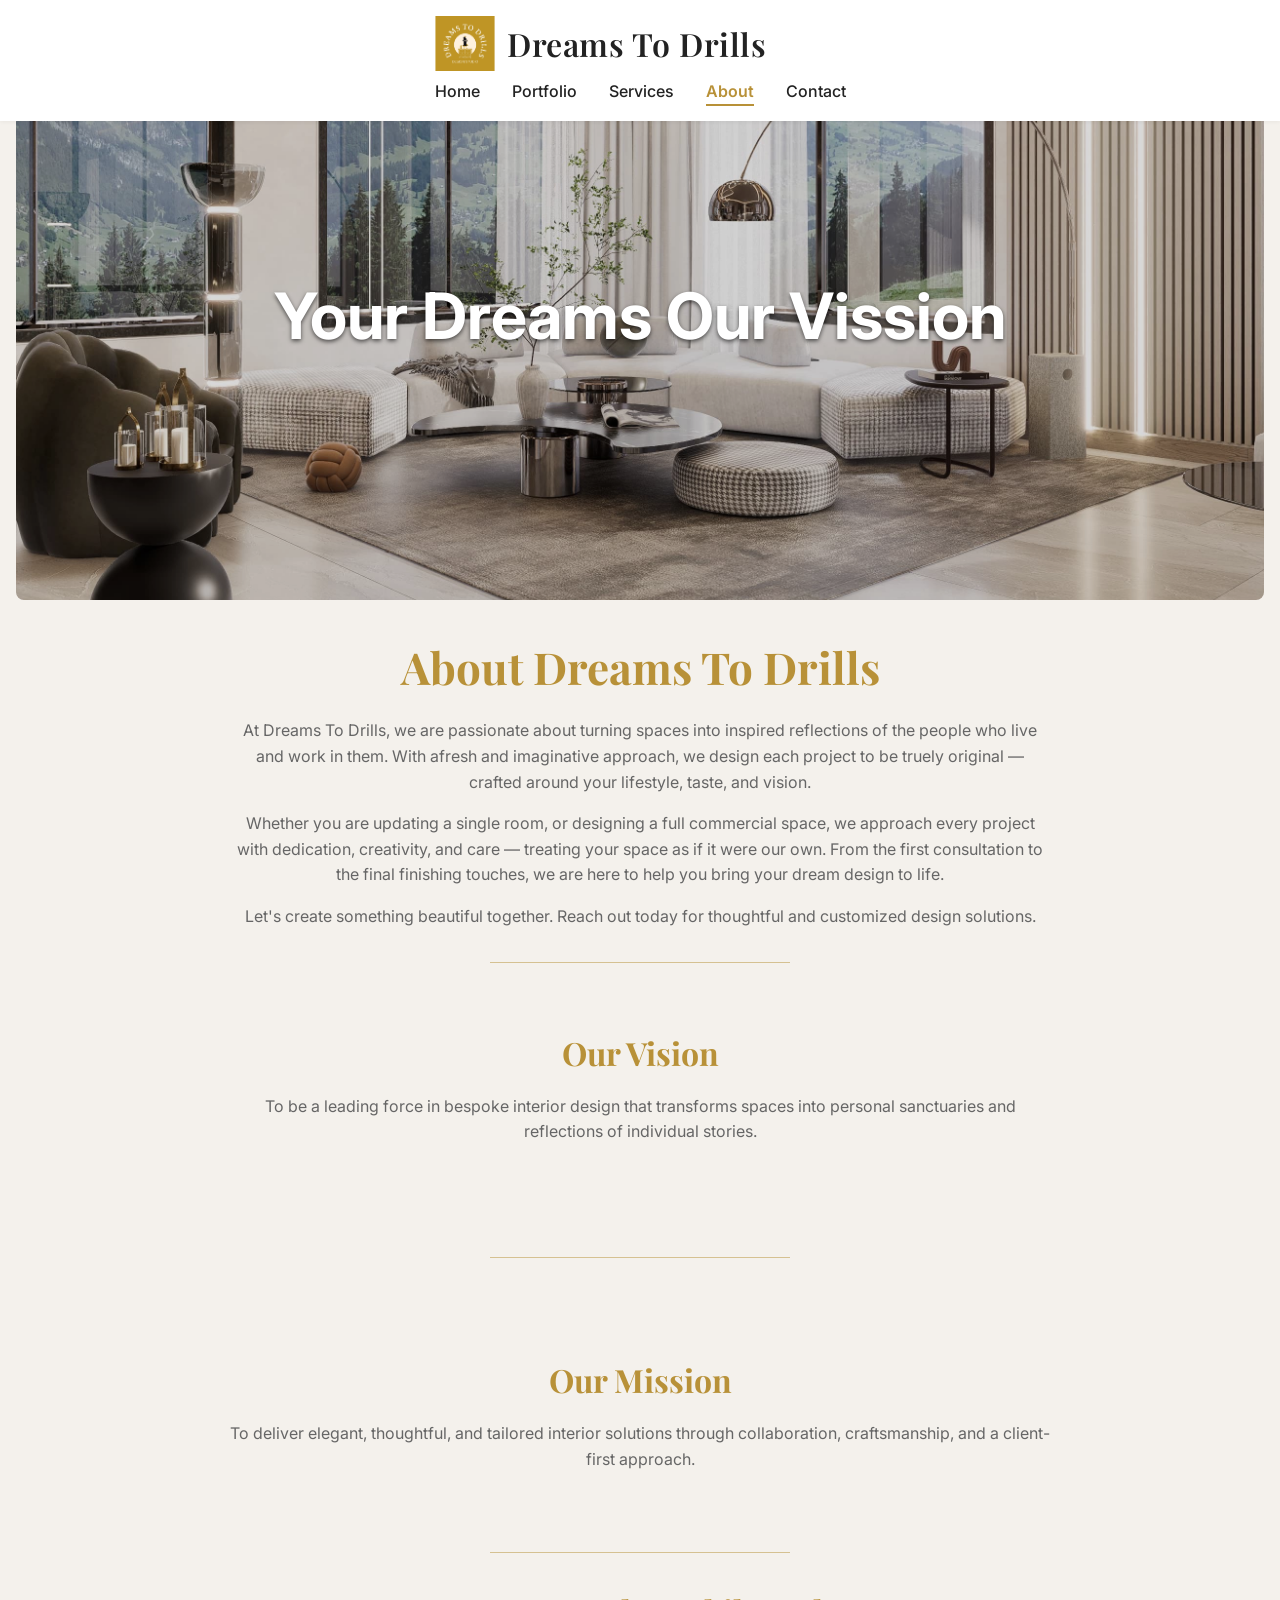
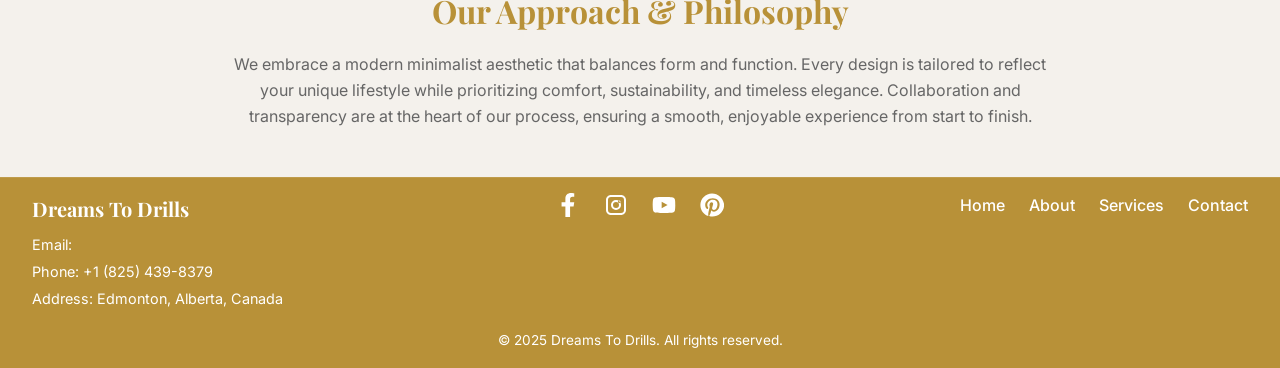
==== commit da8a883f: "Add files via upload" ====
--- a/about.html
+++ b/about.html
@@ -11,7 +11,7 @@
   <script src="assets/scripts/main.js"></script>
 </head>
 <body>
-  <header>
+  <header class="site-header">
     <div class="nav-container"> 
       <nav class="navbar">
         <a href="index.html" class="logo">
--- a/styles.css
+++ b/styles.css
@@ -38,14 +38,26 @@
 
 /* Header and Navigation */
 .site-header,
-header,
+header {
+  background: var(--color-bg-light);
+  padding: 1rem 0;
+  box-shadow: 0 1px 4px rgba(0,0,0,0.05);
+  position: fixed; /*sticky*/
+  top: 0;
+  width: 100%;
+  z-index: 1000;
+  transition: transform 0.3s ease-in-out;
+}
+
+.header-hidden {
+  transform: translateY(-100%);
+}
+
+.site-header,
 footer {
   background: var(--color-bg-light);
   padding: 1rem 0;
   box-shadow: 0 1px 4px rgba(0,0,0,0.05);
-  position: sticky;
-  top: 0;
-  z-index: 100;
 }
 
 .header-container,
@@ -54,7 +66,7 @@
   align-items: center;
   justify-content: center;
   /*justify-content: space-between; /* align logo and nav on edges */
-  padding: 0.5rem 0rem 0rem 0rem; /* top-bottom 1rem, left-right 2rem */
+  padding: 0rem 0rem 0rem 0rem; /* top-bottom 1rem, left-right 2rem */
   flex-wrap: nowrap;
   /*flex-direction: row;*/
 }
@@ -103,11 +115,11 @@
   }
 
   .logo-text {
-    font-size: 1.5rem; /* reduce logo size */
+    font-size: 1rem; /* reduce logo size */
   }
 
   .logo-img {
-    height: 60px; /* reduce logo image */
+    height: 40px; /* reduce logo image */
   }
 }
 
@@ -124,13 +136,13 @@
 }
 
 .logo-img {
-  height: 90px;
+  height: 55px;
   width: auto;
   object-fit: contain;
 }
 
 .logo-text {
-  font-size: clamp(1.5rem, 4vw, 2.5rem); /* Scales between 1.5rem and 2.5rem */
+  font-size: clamp(1.5rem, 4vw, 2rem); /* Scales between 1.5rem and 2.5rem */
   /*font-family: 'DM Serif Display', serif;*/
   /*font-family: 'Quicksand', sans-serif;*/
   /*font-family: 'Cormorant Garamond', serif;*/
@@ -188,8 +200,8 @@
   .nav-container {
     flex-direction: row; /* Keep row direction */
     justify-content: space-between;
-    padding: 0.5rem 0.75rem;
-  }
+    padding: 0rem 0rem;
+  } 
 
   .main-nav {
     gap: 0.75rem;
@@ -197,15 +209,15 @@
 
   .main-nav a {
     font-size: 0.85rem;
-    padding: 0.25rem 0.5rem;
+    padding: 0rem 0rem;
   }
 
   .logo-text {
-    font-size: 1.25rem;
+    font-size: 1rem;
   }
 
   .logo-img {
-    height: 50px;
+    height: 40px;
   }
 
   .nav-list,
@@ -391,7 +403,7 @@
 .hero-title {
   font-family: var(--font-heading);
   font-weight: 700;
-  font-size: 4.5rem;
+  font-size: 4rem;
   margin-bottom: 0.5rem;
   color: var(--color-text);
 }
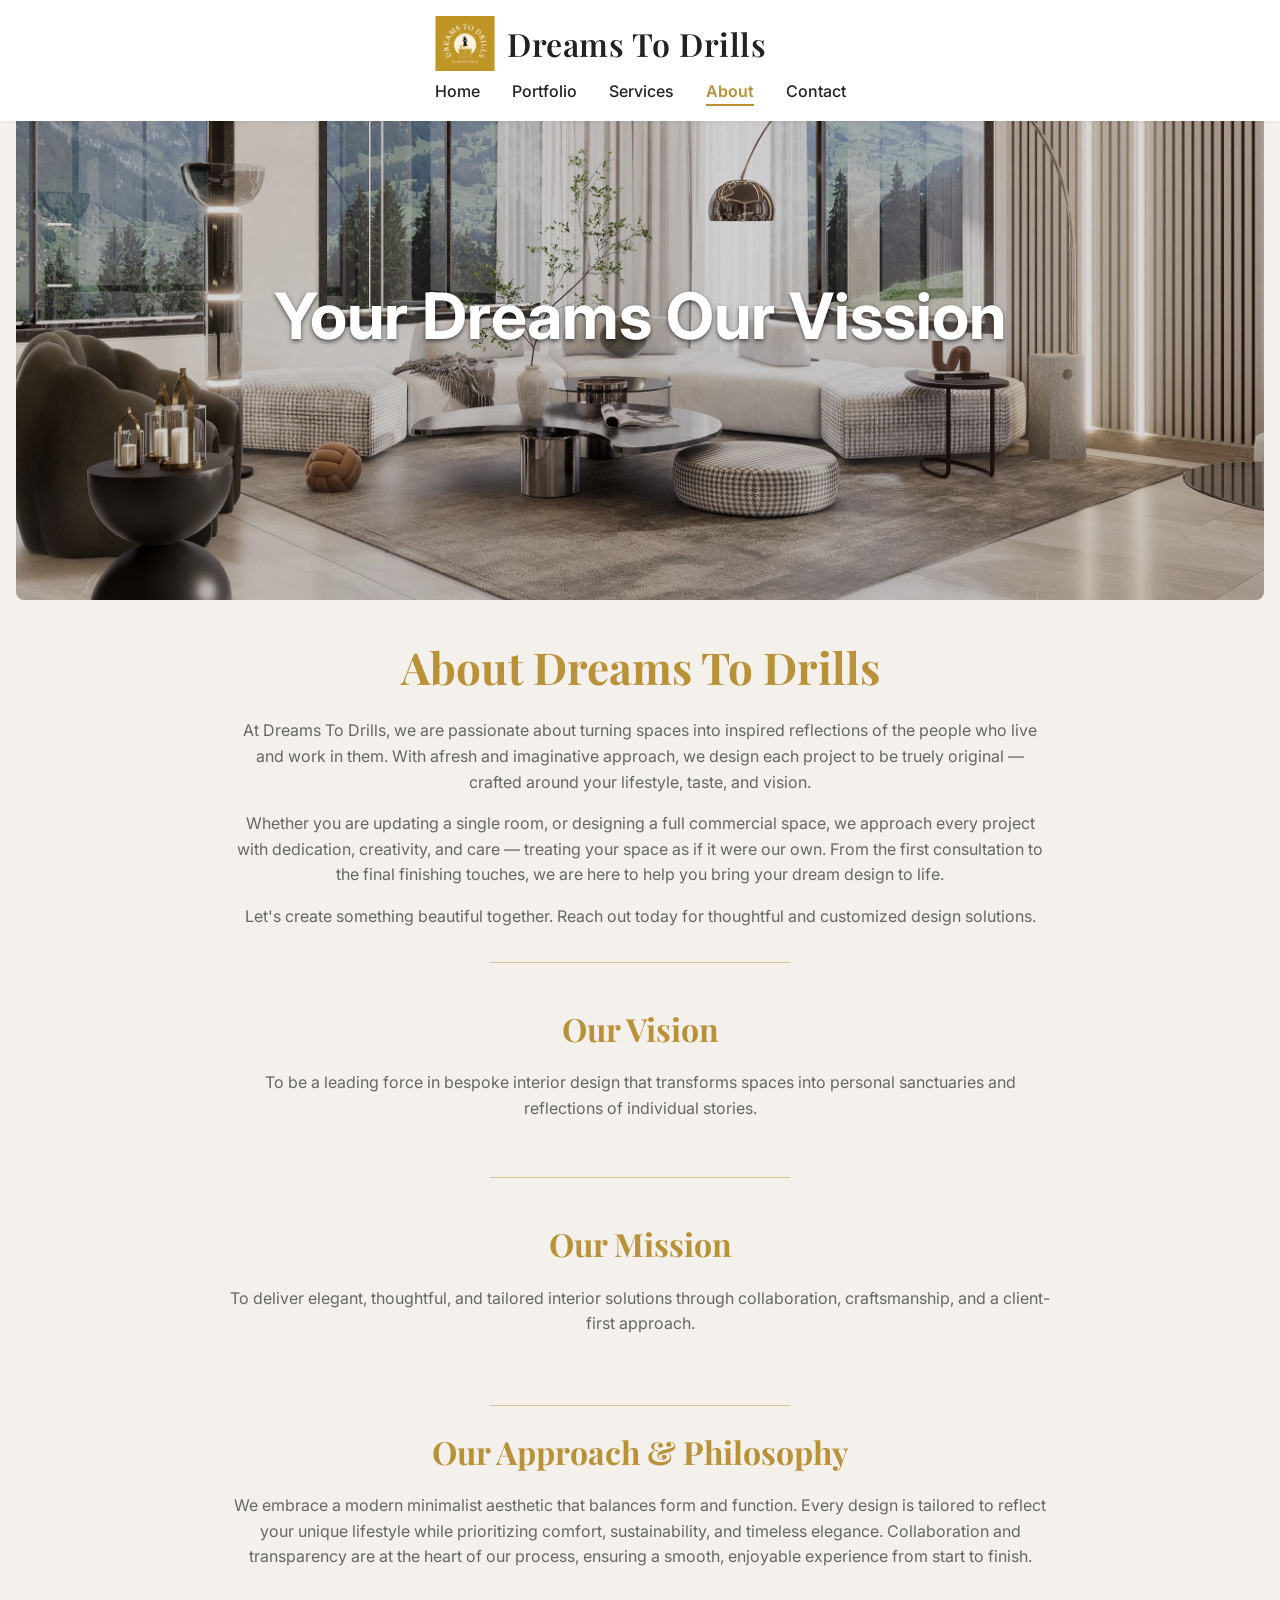
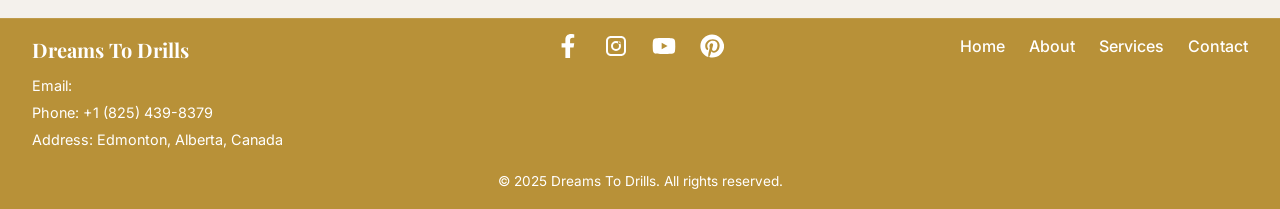
==== commit 3f79e99c: "Add files via upload" ====
--- a/about.html
+++ b/about.html
@@ -3,12 +3,37 @@
 <head>
   <meta charset="UTF-8" />
   <meta name="viewport" content="width=device-width, initial-scale=1" />
-  <link rel="canonical" href="https://www.dreamstodrills.com">
-  <title>About Us | Dreams To Drills</title>
+  <link rel="canonical" href="https://www.dreamstodrills.com/about.html" />
+  <title>About Us | Dreams To Drills – Your Edmonton Design Experts</title>
+  <meta name="description" content="Meet the creative minds behind Dreams To Drills. Learn about our vision, values, and commitment to interior excellence in Edmonton." />
+  <meta name="keywords" content="about interior designers, Edmonton design team, home décor experts, custom interior firm" />
+  <meta name="author" content="Dreams To Drills" />
+  <meta name="robots" content="index, follow" />
+  <!-- Open Graph -->
+  <meta property="og:title" content="About Dreams To Drills" />
+  <meta property="og:description" content="Meet the team passionate about transforming spaces in Edmonton. Our story, mission, and why we love design." />
+  <meta property="og:image" content="https://dreamstodrills.com/assets/about-preview.jpg" />
+  <meta property="og:url" content="https://dreamstodrills.com/about.html" />
+  <!-- Twitter -->
+  <meta name="twitter:card" content="summary_large_image" />
+  <meta name="twitter:title" content="About Dreams To Drills | Interior Design Experts" />
+  <meta name="twitter:description" content="Interior design fueled by passion and expertise. Learn more about Dreams To Drills." />
+  <meta name="twitter:image" content="https://dreamstodrills.com/assets/about-preview.jpg" />
+  <!-- Fonts, CSS, Scripts -->
   <link rel="stylesheet" href="styles.css" />
   <link href="https://fonts.googleapis.com/css2?family=Inter:wght@300;400;600&family=Playfair+Display:wght@500;700&display=swap" rel="stylesheet" />
   <script src="https://cdn.emailjs.com/dist/email.min.js"></script>
   <script src="assets/scripts/main.js"></script>
+  <!-- JSON-LD -->
+  <script type="application/ld+json">
+  {
+    "@context": "https://schema.org",
+    "@type": "Organization",
+    "name": "Dreams To Drills",
+    "url": "https://dreamstodrills.com/about.html",
+    "description": "Interior design team based in Edmonton specializing in unique, client-driven spaces."
+  }
+  </script>
 </head>
 <body>
   <header class="site-header">
@@ -28,6 +53,7 @@
       </nav>
     </div>
   </header>
+  <div id="header-spacer"></div>
 
   <main class="about-page">
     <section class="hero">
--- a/styles.css
+++ b/styles.css
@@ -40,17 +40,26 @@
 .site-header,
 header {
   background: var(--color-bg-light);
-  padding: 1rem 0;
+  padding: clamp(0.5rem, 2vw, 1.5rem) 0;
   box-shadow: 0 1px 4px rgba(0,0,0,0.05);
   position: fixed; /*sticky*/
   top: 0;
   width: 100%;
   z-index: 1000;
+  /*height: 2rem;*/
   transition: transform 0.3s ease-in-out;
 }
 
 .header-hidden {
   transform: translateY(-100%);
+}
+
+body {
+  padding-top: 0 /*clamp(3rem, 6vh, 6rem); /* Match estimated header height */
+}
+
+body.header-is-hidden {
+  padding-top: 0 !important;
 }
 
 .site-header,
@@ -239,6 +248,7 @@
   background-color: transparent;
   justify-content: center;
   display: flex;
+  align-items: center;
 }
 
 .hero-slider-container {
@@ -248,6 +258,8 @@
   position: relative;
   height: 100%; /* Ensure full height inside hero */
   overflow: hidden;
+  display: flex;
+  flex-direction: column;
 }
 
 .slides {
@@ -256,30 +268,64 @@
   width: 100%;
 }
 
+/* FLEX: center content (overlay/text) inside each slide */
 .slide {
   opacity: 0;
-  transform: translateX(0);
+  /*transform: translateX(100%);*/
+  transform: translate3d(100%, 0, 0);
+  transition: transform 0.7s cubic-bezier(0.77, 0, 0.175, 1), opacity 0.7s ease;
+  will-change: transform, opacity;
+  backface-visibility: hidden;
+  transform-style: preserve-3d;
   position: absolute;
   top: 0;
   left: 0;
-  transition: opacity 0.8s ease, transform 0.8s ease;
+  /*transition: opacity 0.8s ease, transform 0.8s ease;*/
   width: 100%;
   height: 100%;
   z-index: 0;
-}
-
-.slide img {
+  /* Center any children, including overlays, horizontally AND vertically */
+  display: flex;
+  align-items: center;    /* vertical */
+  justify-content: center; /* horizontal */
+  text-align: center;     /* fallback for <p> elements */
+}
+
+.slide-image {
   width: 100%;
   height: 100%;
   object-fit: cover;     /* Makes image fully fill the slide, cropping as needed */
   display: block;
+  position: absolute;
+  top: 0; left: 0;
+  z-index: 0;
+}
+
+/* Here: center the overlay with flex, and keep text readable */
+.hero-overlay {
+  position: relative;
+  z-index: 1;
+  width: 100%;
+  text-align: center;
+  color: #fff;
+  padding: 1.5rem 2rem;
+  display: flex;
+  flex-direction: column;
+  align-items: center;
+  justify-content: center;
+  /* Optional: background for text readability */
+  /* background: rgba(0, 0, 0, 0.2); */
+  /* border-radius: 8px; */
 }
 
 .slide.active {
   opacity: 1;
+  /*transform: translateX(0%);*/
+  transform: translate3d(0, 0, 0);
   z-index: 1;
 }
 
+/*
 .slide-left {
   transform: translateX(100%);
   animation: slideFromRight 0.8s forwards;
@@ -289,7 +335,24 @@
   transform: translateX(-100%);
   animation: slideFromLeft 0.8s forwards;
 }
-
+*/
+/* Slide moving out to left (previous) */
+.slide.prev {
+  opacity: 0;
+  /*transform: translateX(-100%);*/
+  transform: translate3d(-100%, 0, 0);
+  z-index: 0;
+}
+
+/* Slide coming in from right (next) */
+.slide.next {
+  opacity: 0;
+  /*transform: translateX(100%);*/
+  transform: translate3d(100%, 0, 0);
+  z-index: 0;
+}
+
+/*
 @keyframes slideFromRight {
   from {
     transform: translateX(100%);
@@ -311,6 +374,7 @@
     opacity: 1;
   }
 }
+*/
 
 .dots {
   position: absolute;
@@ -321,7 +385,7 @@
   gap: 10px;
   text-align: center;
   margin-top: 1rem;
-  z-index: 5;
+  z-index: 10;
   display: flex;
 }
 
@@ -342,17 +406,39 @@
   background-color: var(--color-primary);
 }
 
+/* Responsive adjustments for smaller screens */
+@media (max-width: 768px) {
+  .hero-slider {
+    height: 320px;
+  }
+  .hero-heading {
+    font-size: 1.5rem;
+  }
+}
+
+@media (max-width: 480px) {
+  .hero-slider {
+    height: 200px;
+  }
+}
+
 /* Hero Section For Other Pages */
+#header-spacer {
+  width: 100%;
+  display: block;
+}
+
 .hero {
   position: relative;
   text-align: center;
+  align-items: center;
   /*background-color: var(--color-bg-light);*/
   background-color: transparent;
   padding: 0; /*3rem 1rem 5rem;*/
   width: 100%;
   height: auto;
   overflow: hidden;
-  margin-top: 0;
+  margin-top: 0; /* Will be handled by body padding */
 }
 
 .hero-image {
@@ -386,15 +472,35 @@
   font-weight: bold;
   color: white !important;
   text-align: center;
+  align-items: center;
 }
 
 @media (max-width: 768px) {
-  .hero-text {
-    padding: 1rem;
-  }
-}
+  .hero {
+    height: 50vh;
+    min-height: 250px;
+  }
+  .hero-image {
+    height: 100%;
+    max-height: none;
+    width: 100%;
+    object-fit: cover;
+    object-position: center;
+  }
+}
+
+/*
+.hero-image {
+    height: 100%; /* Fill the hero container height */
+/*    max-height: none; /* Remove max-height constraint on mobile */
+/*    width: 100%; /* Ensure full width */
+/*    object-fit: cover; /* Maintain aspect ratio while filling */
+/*    object-position: center; /* Center the image */
+/*  }
+*/
 
 .hero-text {
+  padding: 1rem;
   max-width: none;
   margin: 0 auto;
   white-space: normal;
@@ -468,7 +574,7 @@
 .section-neutral {
   background-color: var(--color-bg);
   padding: 3rem 1rem;
-  margin-bottom: 2rem;
+  margin-bottom: 0rem;
   border-radius: 8px;
 }
 
@@ -512,7 +618,7 @@
 }
 
 .our-promise {
-  margin-top: 3rem;
+  margin-top: 0rem;
   text-align: center;
 }
 
@@ -527,7 +633,7 @@
 /* Promise Tab */
 .promise-tab {
   background-color: var(--color-bg-light); /* #fdf7e3; /* soft gold background or use white for subtlety */
-  border: 2px solid #b89138; /* match your brand gold */
+  border: 2px solid #b89138;
   padding: 1rem 1.25rem;
   border-radius: 1.5rem;
   max-width: 300px;
@@ -675,11 +781,24 @@
 
 .service-block {
   background: var(--color-bg-light);
+  border: 2px solid #b89138;
   border-radius: 8px;
   padding: 1.5rem;
   flex: 1 1 280px;
+  max-width: 100%;  
   box-shadow: 0 2px 8px rgba(0,0,0,0.05);
   transition: box-shadow 0.3s ease;
+}
+
+@media (max-width: 768px) {
+  .services-flex {
+    justify-content: center; /* center blocks on small screens */
+  }
+
+  .service-block {
+    flex: 1 1 100%;      /* <-- changed: full width on small screens */
+    max-width: 400px;    /* optional max-width for large mobiles */
+  }
 }
 
 .service-block:hover {
@@ -868,10 +987,10 @@
 
 .section-divider {
   border: none;
-  height: 1px;
+  height: 1.25px;
   width: 300px; /* adjust width for shorter or longer divider */
   background-color: var(--color-primary); /* your brand color */
-  margin: 2rem auto; /* centers it and adds spacing */
+  margin: 1.25rem auto; /* centers it and adds spacing */
   opacity: 0.5;
 }
 
@@ -903,12 +1022,12 @@
 .vision-mission {
   display: flex;
   flex-direction: column;
-  gap: 2rem;
+  gap: 0rem;
 }
 
 .vision-mission > div {
   background: #fff;
-  padding: 2rem;
+  padding: 1.25rem;
   border-radius: 12px;
   /*box-shadow: 0 4px 12px rgba(0,0,0,0.05); */
   text-align: center;
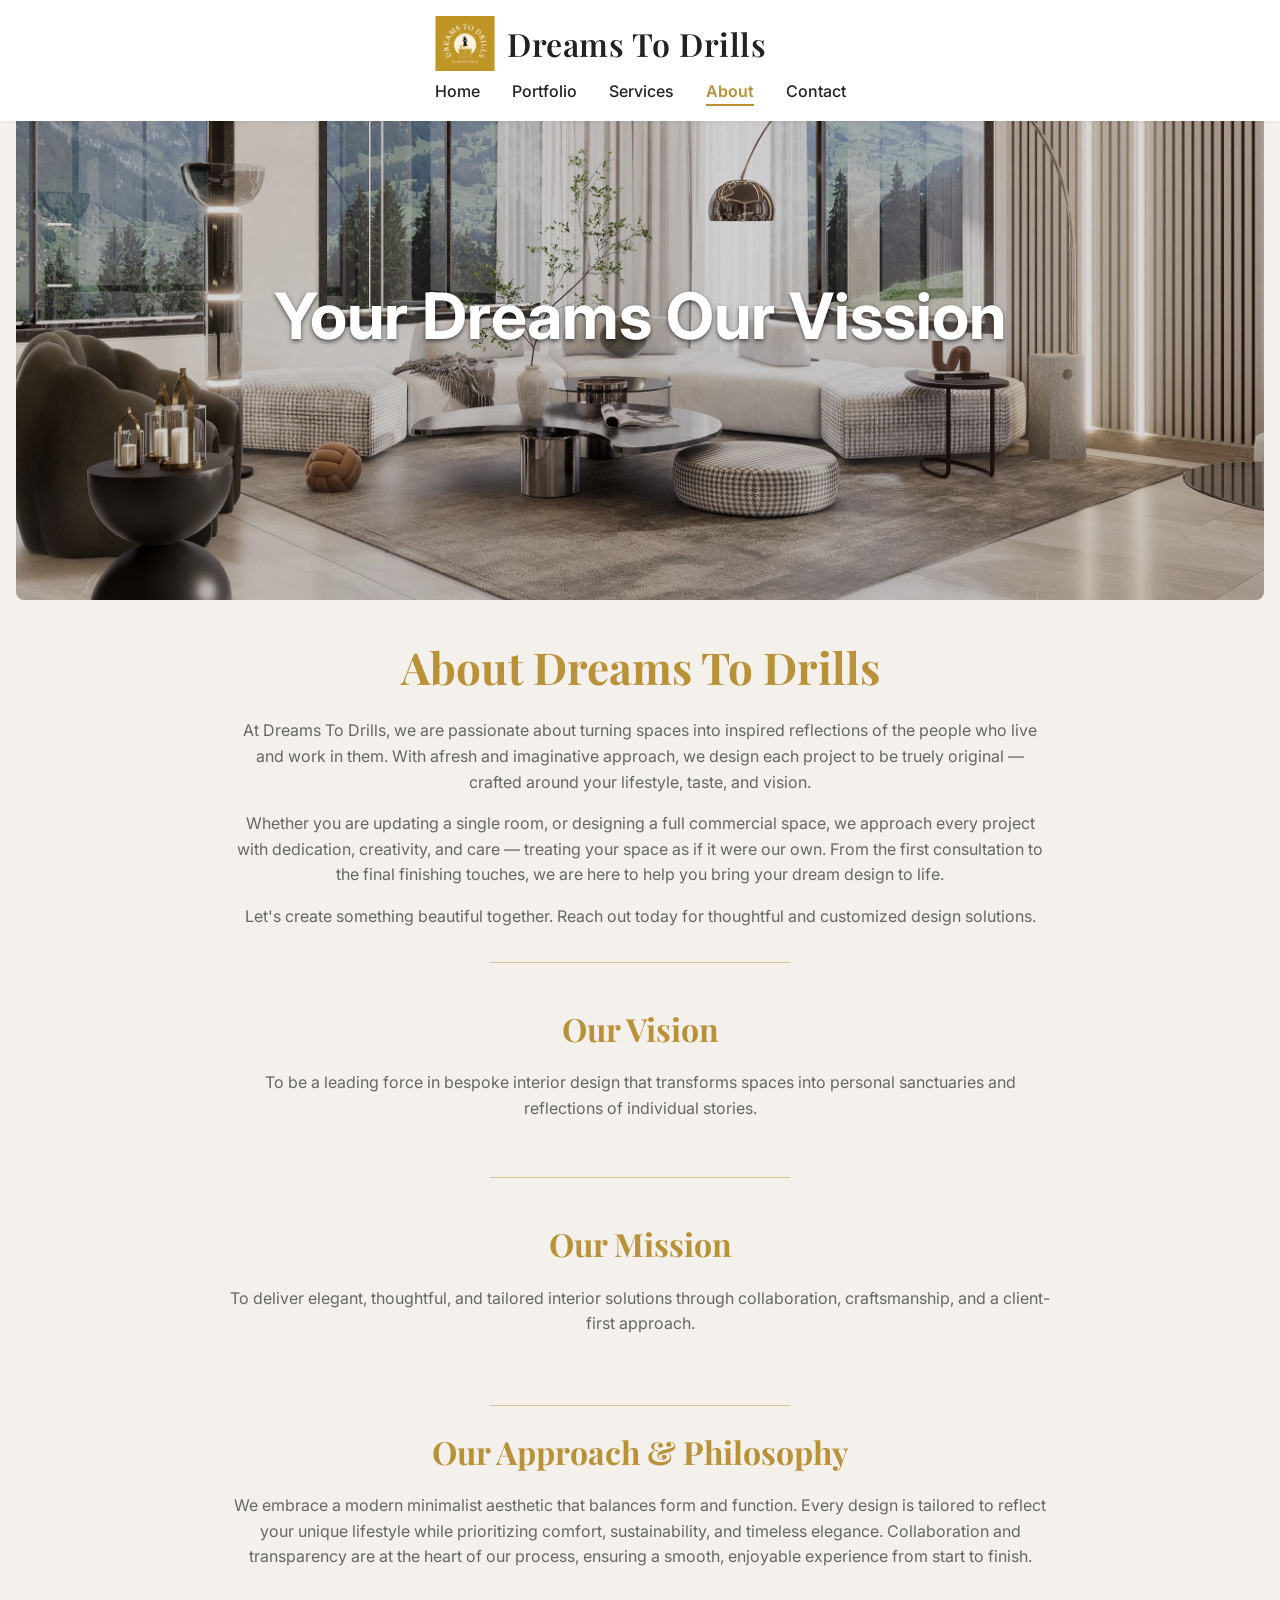
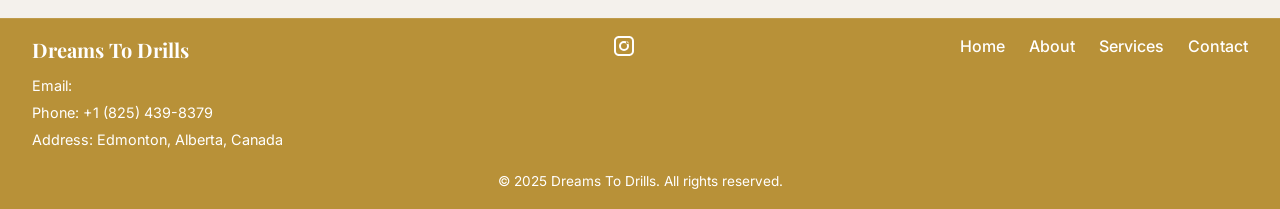
==== commit 50467baa: "Add files via upload" ====
--- a/about.html
+++ b/about.html
@@ -120,25 +120,25 @@
       <!-- Center: Social Icons -->
       <div class="footer-center">
         <div class="footer-social">
-          <a href="https://facebook.com" target="_blank" aria-label="Facebook">
-            <svg viewBox="0 0 320 512" xmlns="http://www.w3.org/2000/svg"><path d="M279.14 288l14.22-92.66h-88.91V129.5c0-25.35 12.42-50.06 52.24-50.06H293V6.26S259.36 0 225.36 0c-73.6 0-121.14 44.38-121.14 124.72V195.3H22.89V288h81.33v224h100.17V288z"/></svg>
-          </a>
           <a href="https://instagram.com/dreamstodrills" target="_blank" aria-label="Instagram" rel="noopener noreferrer">
             <!-- Instagram SVG Icon -->
             <svg width="24" height="24" fill="currentColor" viewBox="0 0 24 24" aria-hidden="true">
               <path d="M7 2C4.243 2 2 4.243 2 7v10c0 2.757 2.243 5 5 5h10c2.757 0 5-2.243 5-5V7c0-2.757-2.243-5-5-5H7zm0 2h10a3 3 0 013 3v10a3 3 0 01-3 3H7a3 3 0 01-3-3V7a3 3 0 013-3zm5 3a5 5 0 100 10 5 5 0 000-10zm0 2a3 3 0 110 6 3 3 0 010-6zm4.5-.25a1.25 1.25 0 11-2.5 0 1.25 1.25 0 012.5 0z"/>
             </svg>
-           <!--
+          <!--
+          <a href="https://facebook.com" target="_blank" aria-label="Facebook">
+            <svg viewBox="0 0 320 512" xmlns="http://www.w3.org/2000/svg"><path d="M279.14 288l14.22-92.66h-88.91V129.5c0-25.35 12.42-50.06 52.24-50.06H293V6.26S259.36 0 225.36 0c-73.6 0-121.14 44.38-121.14 124.72V195.3H22.89V288h81.33v224h100.17V288z"/></svg>
+          </a>
           <a href="https://twitter.com" target="_blank" aria-label="Twitter">
             <svg viewBox="0 0 512 512" xmlns="http://www.w3.org/2000/svg"><path d="M459.4 151.7c.3 4.1.3 8.2.3 12.3 0 125.5-95.5 270.1-270.1 270.1-53.6 0-103.5-15.7-145.5-42.5 7.5.9 15.1 1.2 22.9 1.2 44.4 0 85.2-15.1 117.5-40.8-41.6-.9-76.5-28.1-88.5-65.6 5.8.9 11.6 1.5 17.5 1.5 8.4 0 16.5-1.2 24.3-3.3-43.6-8.7-76.5-47.1-76.5-93.4v-1.2c12.9 7.2 27.7 11.6 43.6 12.3-25.8-17.2-42.6-46.4-42.6-79.7 0-17.5 4.7-33.8 12.9-47.8 47.1 57.5 117.5 95.2 196.3 99.2-1.5-7.2-2.1-14.7-2.1-22.2 0-54 43.6-97.6 97.6-97.6 28.1 0 53.6 11.9 71.5 31.2 22.3-4.4 43.3-12.6 62.1-23.9-7.2 22.6-22.6 41.6-42.6 53.6z"/></svg>
           </a>
-          -->
           <a href="https://youtube.com" target="_blank" aria-label="YouTube">
             <svg viewBox="0 0 576 512" xmlns="http://www.w3.org/2000/svg"><path d="M549.7 124.1c-6.3-23.7-24.9-42.3-48.6-48.6C458.7 64 288 64 288 64s-170.7 0-213.1 11.4c-23.7 6.3-42.3 24.9-48.6 48.6C16.9 166.5 16.9 256 16.9 256s0 89.5 10.4 131.9c6.3 23.7 24.9 42.3 48.6 48.6C117.3 448 288 448 288 448s170.7 0 213.1-11.4c23.7-6.3 42.3-24.9 48.6-48.6C559.1 345.5 559.1 256 559.1 256s0-89.5-9.4-131.9zM232 334.1V177.9l142.2 78.1L232 334.1z"/></svg>
           </a>
           <a href="https://pinterest.com" target="_blank" aria-label="Pinterest">
             <svg viewBox="0 0 496 512" xmlns="http://www.w3.org/2000/svg"><path d="M248 8C111 8 0 119 0 256c0 110.3 71.3 203.9 170.8 236.8-2.3-20.1-4.3-51.1.9-73.1 4.7-19.7 30.2-125.4 30.2-125.4s-7.6-15.2-7.6-37.6c0-35.2 20.4-61.5 45.8-61.5 21.6 0 32 16.2 32 35.6 0 21.7-13.9 54.2-21.1 84.3-6 25.3 12.8 45.8 37.9 45.8 45.4 0 76-58.3 76-127.2 0-52.5-35.4-91.8-99.6-91.8-72.6 0-118.2 54.3-118.2 114.7 0 20.8 6.1 35.5 15.7 46.9 4.4 5.2 5 7.3 3.4 13.2-1.1 4.3-3.6 14.7-4.7 18.8-1.5 5.8-6.2 7.9-11.4 5.8-31.9-13-46.7-47.9-46.7-87.3 0-64.7 54.5-142.4 162.6-142.4 86.8 0 144.1 62.8 144.1 130.1 0 89.2-49.5 155.8-122.2 155.8-24.4 0-47.4-13.2-55.3-28.4l-15.1 57.5c-5.5 20.8-20.4 46.9-30.4 62.9 22.8 7.1 47 10.9 72 10.9 137 0 248-111 248-248C496 119 385 8 248 8z"/></svg>
           </a>
+          -->
         </div>
       </div>
       <!-- Right: Navigation Links -->
